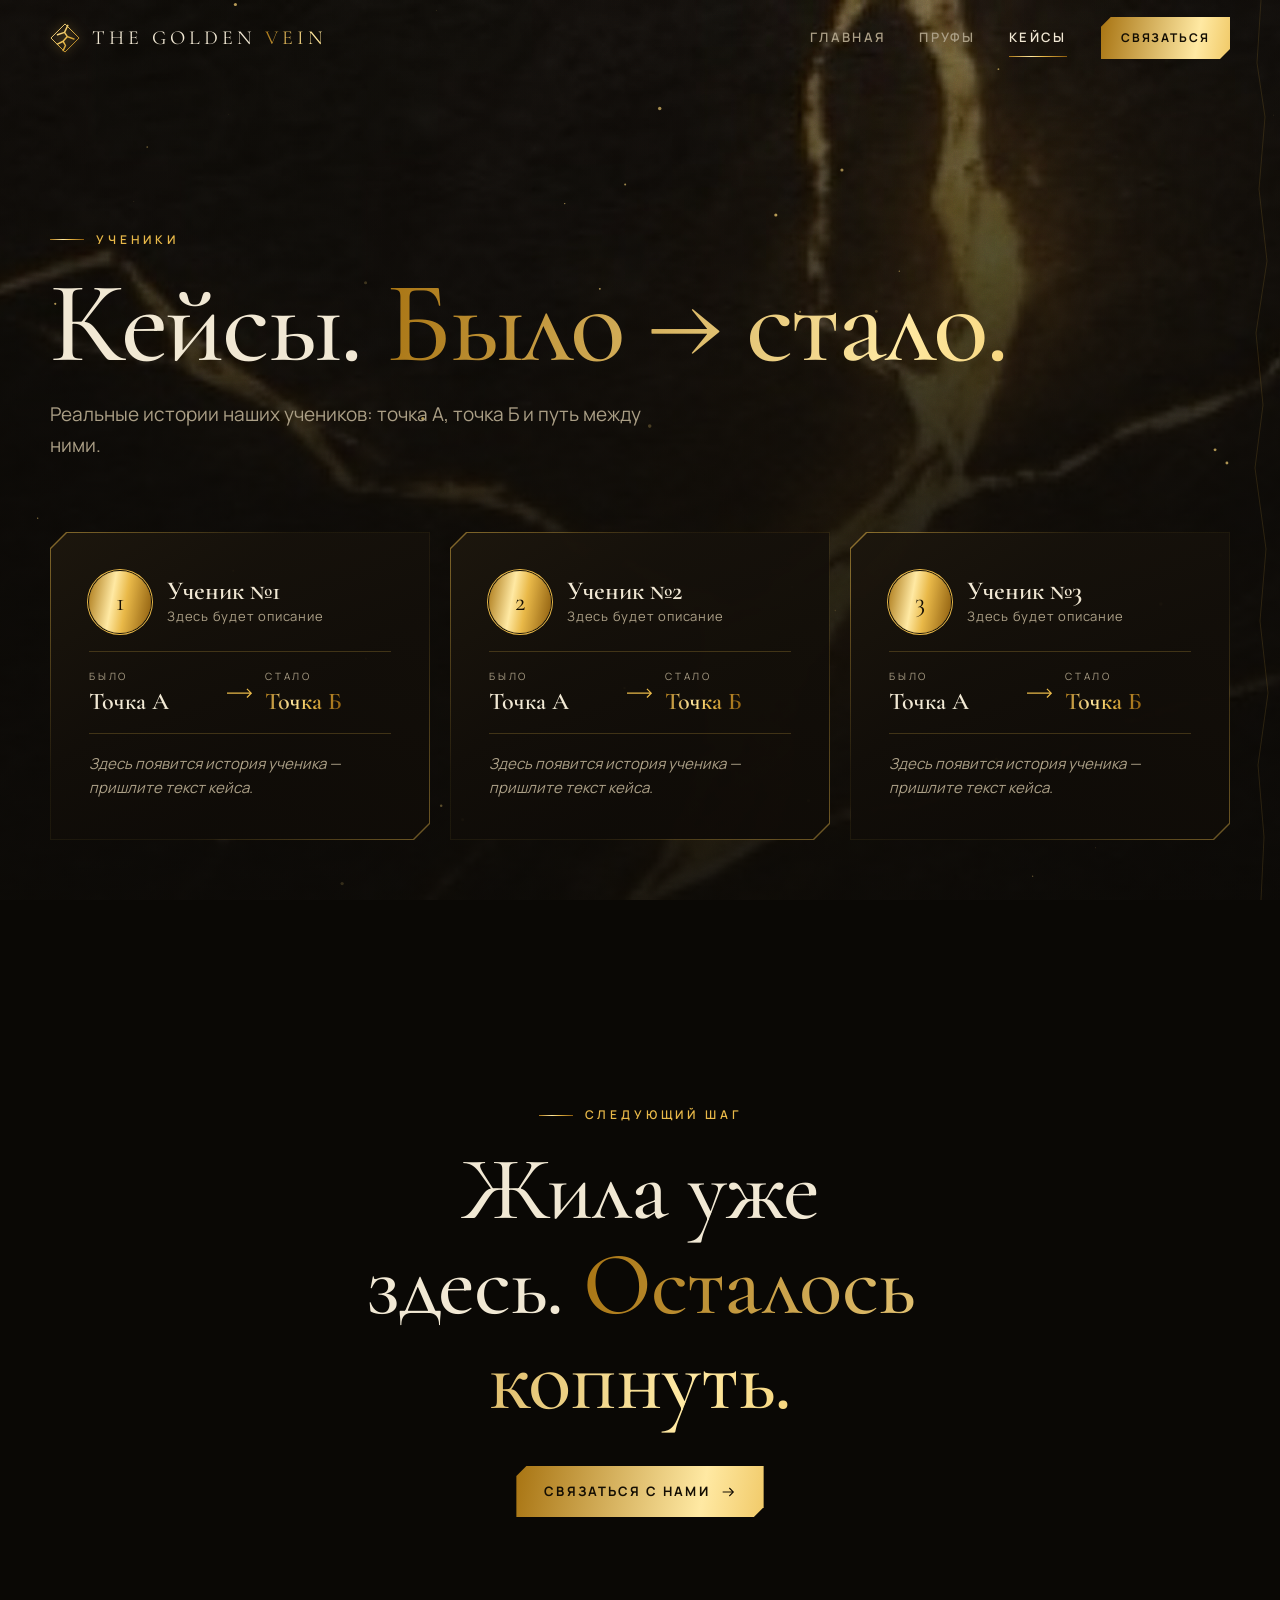
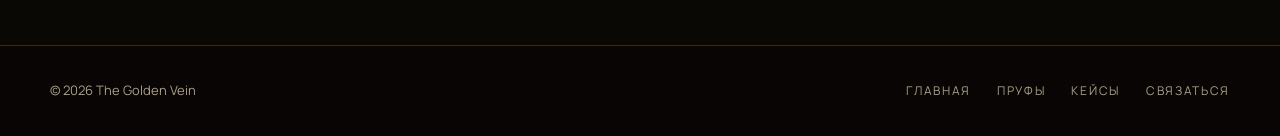
==== cases.html @ 18877204 "Build The Golden Vein three-page site Home, proofs and cases pages on a shared dark-gold design: ani" ====
<!doctype html>
<html lang="ru">
<head>
<meta charset="utf-8">
<meta name="viewport" content="width=device-width, initial-scale=1, viewport-fit=cover">
<title>Кейсы учеников — The Golden Vein</title>
<meta name="description" content="Кейсы учеников The Golden Vein: с чего начинали и к чему пришли.">
<meta name="theme-color" content="#0a0805">
<meta property="og:title" content="Кейсы учеников — The Golden Vein">
<meta property="og:description" content="Кейсы учеников The Golden Vein: с чего начинали и к чему пришли.">
<meta property="og:type" content="website">
<meta property="og:image" content="assets/img/bg.jpg">
<link rel="icon" href="assets/img/favicon.svg" type="image/svg+xml">
<link rel="preload" as="image" href="assets/img/bg.jpg">
<link rel="preconnect" href="https://fonts.googleapis.com">
<link rel="preconnect" href="https://fonts.gstatic.com" crossorigin>
<link href="https://fonts.googleapis.com/css2?family=Cormorant+Garamond:ital,wght@0,500;0,600;1,500&family=Manrope:wght@400;600;700&display=swap" rel="stylesheet">
<link rel="stylesheet" href="assets/css/style.css">
<script>document.documentElement.classList.add("js")</script>
</head>
<body>
<div class="backdrop" aria-hidden="true"></div>
<div class="grain" aria-hidden="true"></div>
<canvas id="dust" aria-hidden="true"></canvas>
<div class="torch" aria-hidden="true"></div>
<svg class="scroll-vein" viewBox="0 0 26 1000" preserveAspectRatio="none" aria-hidden="true">
  <path class="track" pathLength="1" d="M13 0 9 70 17 130 11 210 19 290 8 370 15 450 7 520 18 610 12 690 20 770 10 850 16 930 13 1000"/>
  <path class="fill" pathLength="1" d="M13 0 9 70 17 130 11 210 19 290 8 370 15 450 7 520 18 610 12 690 20 770 10 850 16 930 13 1000"/>
</svg>
<div class="veil" aria-hidden="true"><i></i></div>

<header class="header">
  <div class="wrap">
    <a class="logo" href="index.html" aria-label="The Golden Vein — на главную"><svg viewBox="0 0 32 32" fill="none" aria-hidden="true"><defs><linearGradient id="lg" x1="0" y1="0" x2="1" y2="1"><stop offset="0" stop-color="#ffe9a3"/><stop offset=".55" stop-color="#e9b949"/><stop offset="1" stop-color="#a87412"/></linearGradient></defs><path d="M16 1 31 16 16 31 1 16Z" stroke="url(#lg)" stroke-width="1"/><path d="M19 2.5 15.5 10l3 4.5-4.5 5 2.5 4.5L14 29.5M15.5 10 8 12.5M18.5 14.5l7 2.5M14 19.5l-6 3" stroke="url(#lg)" stroke-width="1.6" stroke-linecap="round" stroke-linejoin="round"/></svg><span>The Golden <span class="gold">Vein</span></span></a>
    <button class="burger" type="button" aria-label="Меню" aria-expanded="false" aria-controls="nav"><span></span><span></span><span></span></button>
    <nav class="nav" id="nav" aria-label="Основная навигация">
      <a href="index.html">Главная</a>
      <a href="proofs.html">Пруфы</a>
      <a href="cases.html" aria-current="page">Кейсы</a>
      <a class="btn sm" href="#" data-contact>Связаться</a>
    </nav>
  </div>
</header>

<main>
<section class="page-hero">
  <div class="wrap">
    <span class="eyebrow">Ученики</span>
    <h1>Кейсы. <span class="gold">Было → стало.</span></h1>
    <p class="lead">Реальные истории наших учеников: точка А, точка Б и путь между ними.</p>
  </div>
</section>
<section style="padding-top:0">
  <div class="wrap"><div class="cases" id="cases"></div></div>
</section>
<section class="final">
  <div class="wrap">
    <span class="eyebrow reveal">Следующий шаг</span>
    <h2 class="h2 reveal">Жила уже здесь. <span class="gold">Осталось копнуть.</span></h2>
    <div class="cta reveal"><a class="btn" href="#" data-contact>Связаться с нами <svg viewBox="0 0 24 24" fill="none" stroke="currentColor" stroke-width="1.6"><path d="M4 12h16M14 6l6 6-6 6"/></svg></a></div>
  </div>
</section>
</main>

<footer class="footer">
  <div class="wrap">
    <span>© <span data-year>2026</span> The Golden Vein</span>
    <nav aria-label="Навигация в подвале">
      <a href="index.html">Главная</a>
      <a href="proofs.html">Пруфы</a>
      <a href="cases.html">Кейсы</a>
      <a href="#" data-contact>Связаться</a>
    </nav>
  </div>
</footer>
<dialog id="case-modal" aria-label="Кейс ученика">
  <button class="x" type="button" aria-label="Закрыть">×</button>
  <div class="sheet"><div class="body"></div></div>
</dialog>
<script src="assets/js/content.js"></script>
<script src="assets/js/main.js"></script>
</body>
</html>
---- assets/css/style.css ----
/* THE GOLDEN VEIN — общий стиль */
:root {
  --bg: #0a0805;
  --panel: #120e09;
  --panel-2: #18130c;
  --text: #f1e8d4;
  --muted: #ab9f86;
  --gold: #e9b949;
  --gold-hi: #ffe9a3;
  --gold-deep: #a87412;
  --line: rgba(233, 185, 73, .22);
  --grad: linear-gradient(100deg, #a87412 0%, #ffe9a3 38%, #e9b949 58%, #8a5a0c 100%);
  --serif: "Cormorant Garamond", "Playfair Display", Georgia, "Times New Roman", serif;
  --sans: "Manrope", system-ui, -apple-system, "Segoe UI", Roboto, Arial, sans-serif;
  --chip: polygon(0 16px, 16px 0, 100% 0, 100% calc(100% - 16px), calc(100% - 16px) 100%, 0 100%);
  --wrap: 1180px;
}

*, *::before, *::after { box-sizing: border-box; }
html { scroll-behavior: smooth; -webkit-text-size-adjust: 100%; }
body {
  margin: 0;
  background: var(--bg);
  color: var(--text);
  font-family: var(--sans);
  font-size: 17px;
  line-height: 1.65;
  overflow-x: hidden;
  -webkit-font-smoothing: antialiased;
}
img { max-width: 100%; display: block; }
a { color: inherit; text-decoration: none; }
button { font: inherit; color: inherit; background: none; border: 0; cursor: pointer; padding: 0; }
h1, h2, h3, p { margin: 0; }
:focus-visible { outline: 2px solid var(--gold-hi); outline-offset: 3px; }
::selection { background: var(--gold); color: #140e03; }

/* ---------- Фон ---------- */
.backdrop { position: fixed; inset: 0; z-index: -3; background: var(--bg) url("../img/bg.jpg") center / cover no-repeat; }
.backdrop::after {
  content: ""; position: absolute; inset: 0;
  background:
    radial-gradient(120% 80% at 50% 0%, rgba(10, 8, 5, .15), rgba(10, 8, 5, .7) 75%),
    linear-gradient(180deg, rgba(10, 8, 5, .35), rgba(10, 8, 5, .72));
}
.grain {
  position: fixed; inset: 0; z-index: -2; pointer-events: none; opacity: .16; mix-blend-mode: overlay;
  background-image: url("data:image/svg+xml,%3Csvg xmlns='http://www.w3.org/2000/svg' width='220' height='220'%3E%3Cfilter id='n'%3E%3CfeTurbulence type='fractalNoise' baseFrequency='.9' numOctaves='2' stitchTiles='stitch'/%3E%3C/filter%3E%3Crect width='100%25' height='100%25' filter='url(%23n)'/%3E%3C/svg%3E");
}
#dust { position: fixed; inset: 0; z-index: -1; width: 100%; height: 100%; pointer-events: none; }
.torch {
  position: fixed; inset: 0; z-index: -1; pointer-events: none; opacity: 0; transition: opacity .6s;
  background: radial-gradient(420px circle at var(--mx, 50%) var(--my, 30%), rgba(255, 214, 120, .17), rgba(255, 200, 90, .05) 45%, transparent 70%);
  mix-blend-mode: screen;
}
.torch.on { opacity: 1; }

/* ---------- Жила прогресса ---------- */
.scroll-vein { position: fixed; top: 0; right: 6px; width: 26px; height: 100vh; height: 100dvh; z-index: 40; pointer-events: none; }
.scroll-vein path { fill: none; stroke-linecap: round; stroke-linejoin: round; vector-effect: non-scaling-stroke; }
.scroll-vein .track { stroke: rgba(233, 185, 73, .14); stroke-width: 1; }
.scroll-vein .fill { stroke: var(--gold); stroke-width: 2; stroke-dasharray: 1; stroke-dashoffset: 1; filter: drop-shadow(0 0 5px rgba(255, 205, 100, .9)); }

/* ---------- Переход между страницами ---------- */
.veil {
  position: fixed; inset: 0; z-index: 100; background: #070503; pointer-events: none;
  display: grid; place-items: center;
  animation: veil-out .8s .15s cubic-bezier(.7, 0, .2, 1) both;
}
.veil i { display: block; width: min(60vw, 520px); height: 2px; background: var(--grad); box-shadow: 0 0 18px rgba(255, 205, 100, .8); animation: veil-line .8s cubic-bezier(.7, 0, .2, 1) both; }
.veil.leaving { animation: veil-in .42s cubic-bezier(.7, 0, .2, 1) both; pointer-events: all; }
.veil.leaving i { animation: veil-line-in .42s both; }
@keyframes veil-out { from { opacity: 1; } to { opacity: 0; visibility: hidden; } }
@keyframes veil-in { from { opacity: 0; visibility: visible; } to { opacity: 1; visibility: visible; } }
@keyframes veil-line { from { transform: scaleX(.05); } to { transform: scaleX(1.6); } }
@keyframes veil-line-in { from { transform: scaleX(0); } to { transform: scaleX(1); } }

/* ---------- Каркас ---------- */
.wrap { width: min(var(--wrap), 100% - 48px); margin-inline: auto; }
section { padding: clamp(64px, 10vw, 130px) 0; position: relative; }
.eyebrow { display: inline-flex; align-items: center; gap: 12px; font-size: 12px; font-weight: 600; letter-spacing: .32em; text-transform: uppercase; color: var(--gold); }
.eyebrow::before { content: ""; width: 34px; height: 1px; background: var(--grad); }
.gold {
  background: var(--grad); background-size: 220% 100%;
  -webkit-background-clip: text; background-clip: text; color: transparent; -webkit-text-fill-color: transparent;
  animation: sheen 7s linear infinite;
}
@keyframes sheen { from { background-position: 0% 0; } to { background-position: -220% 0; } }
.h2 { font-family: var(--serif); font-weight: 500; font-size: clamp(34px, 5.2vw, 62px); line-height: 1.06; letter-spacing: -.01em; margin-top: 18px; text-wrap: balance; }
.lead { color: var(--muted); max-width: 620px; margin-top: 20px; font-size: clamp(16px, 1.5vw, 19px); }
.head { margin-bottom: clamp(36px, 5vw, 64px); }

/* ---------- Шапка ---------- */
.header { position: fixed; top: 0; left: 0; right: 0; z-index: 50; }
.header::before { content: ""; position: absolute; inset: 0; z-index: -1; border-bottom: 1px solid transparent; transition: background .35s, border-color .35s; }
.header.scrolled::before { background: rgba(10, 8, 5, .78); -webkit-backdrop-filter: blur(14px); backdrop-filter: blur(14px); border-color: var(--line); }
.header .wrap { display: flex; align-items: center; justify-content: space-between; height: 76px; gap: 20px; }
.logo { display: flex; align-items: center; gap: 12px; font-family: var(--serif); font-size: 20px; letter-spacing: .2em; text-transform: uppercase; white-space: nowrap; }
.logo svg { width: 30px; height: 30px; flex: none; filter: drop-shadow(0 0 6px rgba(255, 205, 100, .55)); }
.nav { display: flex; align-items: center; gap: 34px; }
.nav a:not(.btn) { position: relative; font-size: 13px; font-weight: 600; letter-spacing: .18em; text-transform: uppercase; color: var(--muted); padding: 8px 0; transition: color .25s; }
.nav a:not(.btn)::after { content: ""; position: absolute; left: 0; right: 0; bottom: 0; height: 1px; background: var(--grad); transform: scaleX(0); transform-origin: left; transition: transform .35s cubic-bezier(.7, 0, .2, 1); }
.nav a:not(.btn):hover, .nav a[aria-current="page"] { color: var(--text); }
.nav a:not(.btn):hover::after, .nav a[aria-current="page"]::after { transform: scaleX(1); }
.burger { display: none; width: 44px; height: 44px; position: relative; z-index: 60; }
.burger span { position: absolute; left: 10px; right: 10px; height: 1.5px; background: var(--gold); transition: transform .3s, top .3s, opacity .2s; }
.burger span:nth-child(1) { top: 15px; } .burger span:nth-child(2) { top: 21.5px; } .burger span:nth-child(3) { top: 28px; }
.burger[aria-expanded="true"] span:nth-child(1) { top: 21.5px; transform: rotate(45deg); }
.burger[aria-expanded="true"] span:nth-child(2) { opacity: 0; }
.burger[aria-expanded="true"] span:nth-child(3) { top: 21.5px; transform: rotate(-45deg); }

/* ---------- Кнопки ---------- */
.btn {
  position: relative; display: inline-flex; align-items: center; justify-content: center; gap: 10px;
  padding: 15px 28px; font-size: 13px; font-weight: 700; letter-spacing: .16em; text-transform: uppercase;
  color: #140e03; background: var(--grad); background-size: 200% 100%; clip-path: polygon(0 10px, 10px 0, 100% 0, 100% calc(100% - 10px), calc(100% - 10px) 100%, 0 100%);
  transition: background-position .5s, transform .25s; overflow: hidden; white-space: nowrap;
}
.btn:hover { background-position: 100% 0; transform: translateY(-2px); }
.btn.ghost { color: var(--gold-hi); background: rgba(233, 185, 73, .08); box-shadow: inset 0 0 0 1px var(--line); }
.btn.ghost:hover { background: rgba(233, 185, 73, .16); }
.btn.sm { padding: 11px 20px; font-size: 12px; }
.btn svg { width: 16px; height: 16px; }

/* ---------- Hero ---------- */
.hero { min-height: 100vh; min-height: 100svh; display: flex; align-items: center; padding: 120px 0 90px; overflow: hidden; }
.hero-veins { position: absolute; inset: 0; width: 100%; height: 100%; z-index: 0; pointer-events: none; }
.hero-veins path { fill: none; stroke: url(#vg); stroke-linecap: round; stroke-linejoin: round; stroke-dasharray: 1; stroke-dashoffset: 1; animation: draw 2.6s cubic-bezier(.6, 0, .2, 1) forwards; }
.hero-veins .glow { stroke: #ffcf6a; opacity: .35; filter: blur(7px); }
.hero-veins .b1 { animation-delay: .9s; animation-duration: 1.8s; } .hero-veins .b2 { animation-delay: 1.2s; animation-duration: 1.8s; }
.hero-veins .b3 { animation-delay: 1.6s; animation-duration: 1.4s; }
@keyframes draw { to { stroke-dashoffset: 0; } }
.hero .wrap { position: relative; z-index: 1; }
.hero h1 { font-family: var(--serif); font-weight: 500; font-size: clamp(54px, 12.5vw, 176px); line-height: .88; letter-spacing: -.02em; text-transform: uppercase; margin: 26px 0 0; }
.hero h1 span { display: block; }
.hero h1 .l2 { padding-left: clamp(0px, 9vw, 150px); font-style: italic; }
.hero .lead { max-width: 520px; margin-top: 34px; color: #cfc4aa; }
.cta { display: flex; flex-wrap: wrap; gap: 14px; margin-top: 38px; }
.scroll-hint { position: absolute; left: 50%; bottom: 26px; transform: translateX(-50%); z-index: 1; font-size: 11px; letter-spacing: .3em; text-transform: uppercase; color: var(--muted); display: flex; flex-direction: column; align-items: center; gap: 10px; }
.scroll-hint::after { content: ""; width: 1px; height: 42px; background: linear-gradient(var(--gold), transparent); animation: drip 2s ease-in-out infinite; transform-origin: top; }
@keyframes drip { 0% { transform: scaleY(0); } 50% { transform: scaleY(1); } 100% { transform: scaleY(1); opacity: 0; } }

.page-hero { padding: clamp(150px, 20vw, 220px) 0 clamp(40px, 6vw, 70px); }
.page-hero h1 { font-family: var(--serif); font-weight: 500; font-size: clamp(48px, 9vw, 120px); line-height: .95; letter-spacing: -.02em; margin-top: 20px; }

/* ---------- Бегущая строка ---------- */
.ticker { border-block: 1px solid var(--line); background: rgba(10, 8, 5, .55); overflow: hidden; padding: 18px 0; }
.ticker div { display: flex; width: max-content; animation: ticker 36s linear infinite; }
.ticker span { font-family: var(--serif); font-size: clamp(20px, 2.6vw, 30px); letter-spacing: .14em; text-transform: uppercase; color: var(--muted); padding-right: 54px; white-space: nowrap; }
.ticker span::after { content: "◆"; color: var(--gold); font-size: .5em; margin-left: 54px; vertical-align: middle; }
@keyframes ticker { to { transform: translateX(-50%); } }

/* ---------- Карточки-«самородки» ---------- */
.card { position: relative; clip-path: var(--chip); background: linear-gradient(135deg, rgba(233, 185, 73, .55), rgba(233, 185, 73, .08) 35%, rgba(233, 185, 73, .08) 65%, rgba(233, 185, 73, .45)); padding: 1px; transition: transform .35s cubic-bezier(.2, .7, .2, 1); transform: perspective(900px) rotateX(var(--rx, 0deg)) rotateY(var(--ry, 0deg)); will-change: transform; }
.card > .in { position: relative; height: 100%; clip-path: var(--chip); background: linear-gradient(160deg, rgba(24, 19, 12, .96), rgba(12, 9, 6, .96)); padding: clamp(24px, 3vw, 38px); overflow: hidden; }
.card > .in::before { content: ""; position: absolute; inset: 0; pointer-events: none; opacity: 0; transition: opacity .35s; background: radial-gradient(360px circle at var(--px, 50%) var(--py, 50%), rgba(255, 214, 120, .2), transparent 65%); }
.card:hover > .in::before { opacity: 1; }
.card .num { font-family: var(--serif); font-size: 54px; line-height: 1; font-style: italic; }
.card h3 { font-family: var(--serif); font-weight: 600; font-size: clamp(24px, 2.4vw, 30px); line-height: 1.15; margin: 18px 0 12px; }
.card p { color: var(--muted); font-size: 16px; }

.blocks { display: grid; grid-template-columns: repeat(12, 1fr); gap: 20px; }
.blocks .card { grid-column: span 6; }
.blocks .card.wide { grid-column: span 7; } .blocks .card.narrow { grid-column: span 5; }

/* ---------- Путь ---------- */
.path { position: relative; display: grid; gap: 26px; padding-left: 64px; }
.path-line { position: absolute; left: 20px; top: 0; bottom: 0; width: 2px; background: rgba(233, 185, 73, .14); }
.path-line i { position: absolute; left: 0; top: 0; width: 100%; height: 100%; background: linear-gradient(var(--gold-hi), var(--gold), var(--gold-deep)); box-shadow: 0 0 12px rgba(255, 205, 100, .8); transform: scaleY(var(--p, 0)); transform-origin: top; }
.step { position: relative; }
.step::before { content: ""; position: absolute; left: -51px; top: 30px; width: 16px; height: 16px; transform: rotate(45deg); background: var(--bg); border: 1px solid var(--gold); transition: background .4s, box-shadow .4s; }
.step.in-view::before { background: var(--gold); box-shadow: 0 0 16px rgba(255, 205, 100, .9); }
.step .tag { font-size: 11px; letter-spacing: .3em; text-transform: uppercase; color: var(--gold); }

/* ---------- Порталы на страницы ---------- */
.portals { display: grid; grid-template-columns: 1fr 1fr; gap: 20px; }
.portal .in { min-height: 300px; display: flex; flex-direction: column; justify-content: flex-end; }
.portal .big { font-family: var(--serif); font-size: clamp(44px, 6vw, 84px); line-height: 1; }
.portal .arrow { position: absolute; top: 28px; right: 28px; width: 46px; height: 46px; border: 1px solid var(--line); border-radius: 50%; display: grid; place-items: center; color: var(--gold); transition: transform .35s, background .35s, color .35s; }
.portal:hover .arrow { transform: rotate(-45deg); background: var(--gold); color: #140e03; }
.portal .arrow svg { width: 18px; height: 18px; }

/* ---------- Пруфы ---------- */
.proofs { columns: 3 280px; column-gap: 20px; }
.proof { break-inside: avoid; margin: 0 0 20px; display: block; width: 100%; text-align: left; }
.proof .in { padding: 0; }
.proof img { width: 100%; height: auto; transition: transform .6s cubic-bezier(.2, .7, .2, 1), filter .4s; filter: saturate(.92); }
.proof:hover img { transform: scale(1.04); filter: none; }
.proof figcaption, .proof .cap { padding: 16px 20px 18px; font-size: 14px; color: var(--muted); border-top: 1px solid var(--line); }
.proof .cap b { display: block; color: var(--text); font-family: var(--serif); font-size: 20px; font-weight: 600; }
.ph { display: grid; place-items: center; text-align: center; gap: 10px; padding: 30px; color: var(--muted); font-size: 12px; letter-spacing: .24em; text-transform: uppercase;
  background: repeating-linear-gradient(135deg, rgba(233, 185, 73, .05) 0 14px, transparent 14px 28px); }
.ph svg { width: 34px; height: 34px; color: var(--gold); opacity: .8; }

/* ---------- Кейсы ---------- */
.cases { display: grid; grid-template-columns: repeat(auto-fill, minmax(320px, 1fr)); gap: 20px; }
.case { text-align: left; display: block; width: 100%; }
.case .in { display: flex; flex-direction: column; gap: 18px; }
.top { display: flex; align-items: center; gap: 16px; }
.avatar { width: 62px; height: 62px; flex: none; border-radius: 50%; overflow: hidden; display: grid; place-items: center; font-family: var(--serif); font-size: 26px; color: #140e03; background: var(--grad); box-shadow: 0 0 0 1px var(--bg), 0 0 0 2px var(--gold); }
.avatar img { width: 100%; height: 100%; object-fit: cover; }
.name { font-family: var(--serif); font-size: 26px; font-weight: 600; line-height: 1.1; }
.role { font-size: 13px; color: var(--muted); letter-spacing: .06em; }
.delta { display: grid; grid-template-columns: 1fr auto 1fr; align-items: center; gap: 12px; padding: 16px 0; border-block: 1px solid var(--line); }
.delta small { display: block; font-size: 10px; letter-spacing: .28em; text-transform: uppercase; color: var(--muted); margin-bottom: 4px; }
.delta b { font-family: var(--serif); font-size: 24px; font-weight: 600; line-height: 1.1; overflow-wrap: anywhere; }
.delta .to b { background: var(--grad); -webkit-background-clip: text; background-clip: text; color: transparent; -webkit-text-fill-color: transparent; }
.delta svg { width: 26px; color: var(--gold); }
.case blockquote, #case-modal blockquote { margin: 0; color: var(--muted); font-size: 15px; font-style: italic; }
.more { margin-top: auto; font-size: 12px; font-weight: 700; letter-spacing: .2em; text-transform: uppercase; color: var(--gold); display: inline-flex; gap: 8px; align-items: center; }
.more::after { content: "→"; transition: transform .3s; }
.case:hover .more::after { transform: translateX(6px); }

/* ---------- Диалоги ---------- */
dialog { border: 0; padding: 0; background: transparent; color: var(--text); max-width: none; max-height: none; }
dialog::backdrop { background: rgba(5, 4, 2, .9); -webkit-backdrop-filter: blur(8px); backdrop-filter: blur(8px); }
dialog[open] { animation: pop .35s cubic-bezier(.2, .7, .2, 1); }
@keyframes pop { from { opacity: 0; transform: scale(.96); } }
.x { position: fixed; top: 18px; right: 18px; width: 48px; height: 48px; border-radius: 50%; border: 1px solid var(--line); background: rgba(10, 8, 5, .8); color: var(--gold); font-size: 22px; line-height: 1; z-index: 2; transition: background .25s, color .25s; }
.x:hover { background: var(--gold); color: #140e03; }
#lightbox { width: 100vw; height: 100vh; height: 100dvh; }
#lightbox[open] { display: grid; place-items: center; }
#lightbox figure { margin: 0; max-width: min(1100px, 92vw); text-align: center; }
#lightbox img { max-width: 100%; max-height: 78vh; margin: 0 auto; box-shadow: 0 0 0 1px var(--line), 0 30px 80px rgba(0, 0, 0, .7); }
#lightbox figcaption { margin-top: 16px; color: var(--muted); font-size: 15px; }
#lightbox figcaption b { color: var(--text); font-family: var(--serif); font-size: 22px; font-weight: 600; margin-right: 10px; }
.lb-nav { position: fixed; top: 50%; transform: translateY(-50%); width: 52px; height: 52px; border-radius: 50%; border: 1px solid var(--line); background: rgba(10, 8, 5, .8); color: var(--gold); font-size: 22px; transition: background .25s, color .25s; }
.lb-nav:hover { background: var(--gold); color: #140e03; }
.lb-prev { left: 18px; } .lb-next { right: 18px; }
.lb-count { position: fixed; top: 30px; left: 24px; font-size: 12px; letter-spacing: .3em; color: var(--muted); }
#case-modal { width: min(820px, 94vw); max-height: 88vh; margin: auto; }
#case-modal .sheet { clip-path: var(--chip); background: var(--grad); padding: 1px; }
#case-modal .body { clip-path: var(--chip); background: linear-gradient(160deg, #18130c, #0c0906); padding: clamp(26px, 5vw, 52px); max-height: 88vh; overflow-y: auto; display: grid; gap: 22px; }
#case-modal .story { color: #d6cbb2; white-space: pre-line; }
#case-modal .shot { width: 100%; border: 1px solid var(--line); }

/* ---------- Финальный блок и подвал ---------- */
.final { text-align: center; }
.final .h2 { font-size: clamp(40px, 7vw, 92px); max-width: 14ch; margin-inline: auto; }
.final .cta { justify-content: center; }
.footer { border-top: 1px solid var(--line); background: rgba(8, 6, 4, .8); padding: 34px 0; font-size: 13px; color: var(--muted); }
.footer .wrap { display: flex; flex-wrap: wrap; align-items: center; justify-content: space-between; gap: 16px 30px; }
.footer nav { display: flex; gap: 26px; letter-spacing: .14em; text-transform: uppercase; font-size: 12px; }
.footer a:hover { color: var(--gold-hi); }

/* ---------- Появление при скролле ---------- */
.js .reveal { opacity: 0; translate: 0 34px; transition: opacity .9s cubic-bezier(.2, .7, .2, 1), translate .9s cubic-bezier(.2, .7, .2, 1); transition-delay: var(--d, 0s); }
.js .reveal.in-view { opacity: 1; translate: 0 0; }

/* ---------- Адаптив ---------- */
@media (max-width: 900px) {
  .burger { display: block; }
  .nav { position: fixed; inset: 0; z-index: 55; flex-direction: column; justify-content: center; gap: 30px; background: rgba(8, 6, 4, .97); opacity: 0; visibility: hidden; transition: opacity .35s, visibility .35s; }
  .nav.open { opacity: 1; visibility: visible; }
  .nav a:not(.btn) { font-family: var(--serif); font-size: 34px; letter-spacing: .08em; color: var(--text); }
  .blocks .card, .blocks .card.wide, .blocks .card.narrow { grid-column: 1 / -1; }
  .portals { grid-template-columns: 1fr; }
  .portal .in { min-height: 220px; }
}
@media (max-width: 600px) {
  body { font-size: 16px; }
  .wrap { width: calc(100% - 36px); }
  .header .wrap { height: 66px; }
  .logo { font-size: 16px; letter-spacing: .16em; }
  .scroll-vein { right: 0; width: 14px; }
  .path { padding-left: 44px; } .path-line { left: 10px; } .step::before { left: -41px; }
  .cases { grid-template-columns: 1fr; }
  .cta .btn { flex: 1 1 100%; }
  .lb-nav { top: auto; bottom: 18px; transform: none; }
  .scroll-hint { display: none; }
  .hero-veins { width: 165%; left: -65%; }
}
@media (hover: none) { .card { transform: none; } }
@media (prefers-reduced-motion: reduce) {
  html { scroll-behavior: auto; }
  *, *::before, *::after { animation-duration: .01ms !important; animation-iteration-count: 1 !important; transition-duration: .01ms !important; }
  .hero-veins path { stroke-dashoffset: 0; }
  .ticker div { animation: none; }
  #dust { display: none; }
}
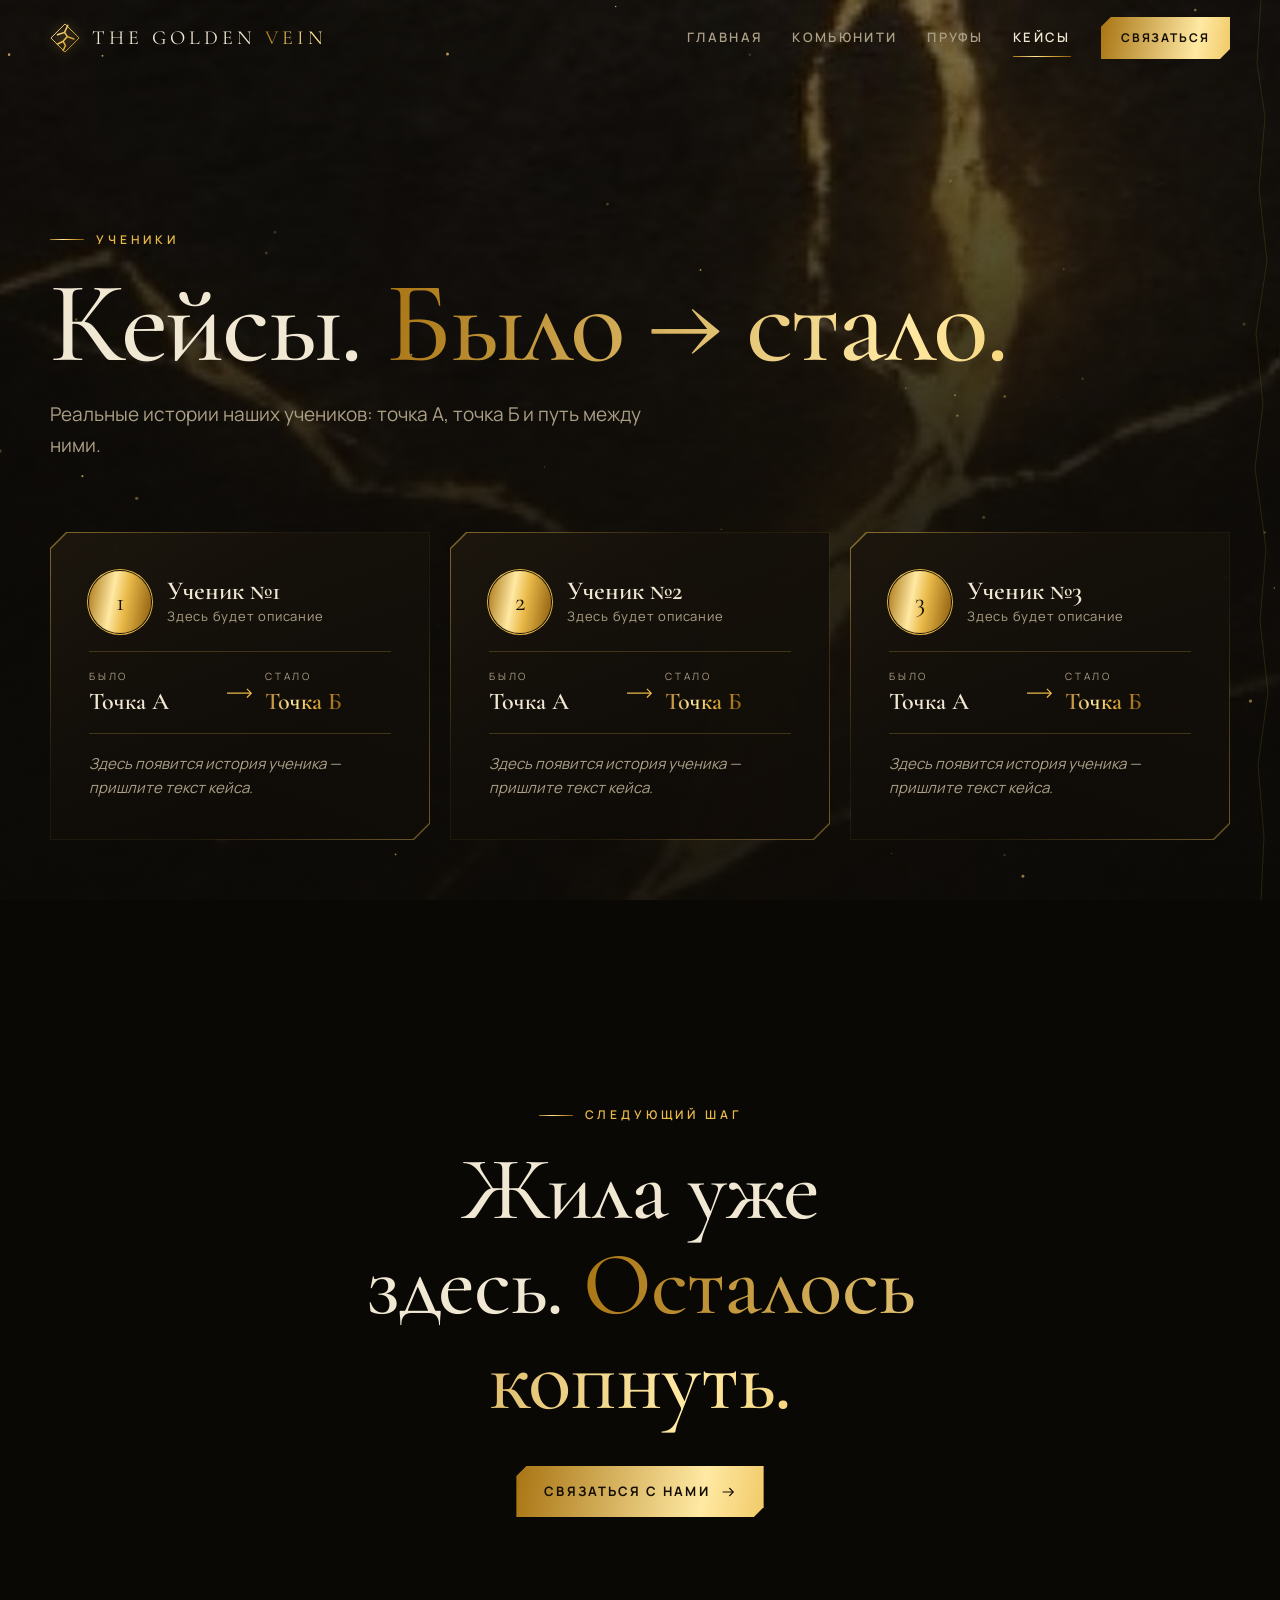
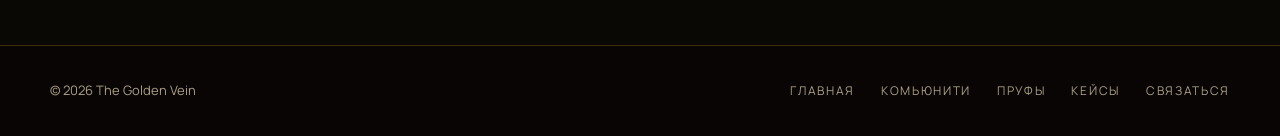
==== commit a50fd1d0: "Add community and niche page New community.html with niche, community, principles and FAQ sections, " ====
--- a/cases.html
+++ b/cases.html
@@ -35,6 +35,7 @@
     <button class="burger" type="button" aria-label="Меню" aria-expanded="false" aria-controls="nav"><span></span><span></span><span></span></button>
     <nav class="nav" id="nav" aria-label="Основная навигация">
       <a href="index.html">Главная</a>
+      <a href="community.html">Комьюнити</a>
       <a href="proofs.html">Пруфы</a>
       <a href="cases.html" aria-current="page">Кейсы</a>
       <a class="btn sm" href="#" data-contact>Связаться</a>
@@ -67,6 +68,7 @@
     <span>© <span data-year>2026</span> The Golden Vein</span>
     <nav aria-label="Навигация в подвале">
       <a href="index.html">Главная</a>
+      <a href="community.html">Комьюнити</a>
       <a href="proofs.html">Пруфы</a>
       <a href="cases.html">Кейсы</a>
       <a href="#" data-contact>Связаться</a>
--- a/assets/css/style.css
+++ b/assets/css/style.css
@@ -97,7 +97,7 @@
 .header .wrap { display: flex; align-items: center; justify-content: space-between; height: 76px; gap: 20px; }
 .logo { display: flex; align-items: center; gap: 12px; font-family: var(--serif); font-size: 20px; letter-spacing: .2em; text-transform: uppercase; white-space: nowrap; }
 .logo svg { width: 30px; height: 30px; flex: none; filter: drop-shadow(0 0 6px rgba(255, 205, 100, .55)); }
-.nav { display: flex; align-items: center; gap: 34px; }
+.nav { display: flex; align-items: center; gap: 30px; }
 .nav a:not(.btn) { position: relative; font-size: 13px; font-weight: 600; letter-spacing: .18em; text-transform: uppercase; color: var(--muted); padding: 8px 0; transition: color .25s; }
 .nav a:not(.btn)::after { content: ""; position: absolute; left: 0; right: 0; bottom: 0; height: 1px; background: var(--grad); transform: scaleX(0); transform-origin: left; transition: transform .35s cubic-bezier(.7, 0, .2, 1); }
 .nav a:not(.btn):hover, .nav a[aria-current="page"] { color: var(--text); }
@@ -173,9 +173,9 @@
 .step .tag { font-size: 11px; letter-spacing: .3em; text-transform: uppercase; color: var(--gold); }
 
 /* ---------- Порталы на страницы ---------- */
-.portals { display: grid; grid-template-columns: 1fr 1fr; gap: 20px; }
+.portals { display: grid; grid-template-columns: repeat(3, 1fr); gap: 20px; }
 .portal .in { min-height: 300px; display: flex; flex-direction: column; justify-content: flex-end; }
-.portal .big { font-family: var(--serif); font-size: clamp(44px, 6vw, 84px); line-height: 1; }
+.portal .big { font-family: var(--serif); font-size: clamp(40px, 4.4vw, 64px); line-height: 1; }
 .portal .arrow { position: absolute; top: 28px; right: 28px; width: 46px; height: 46px; border: 1px solid var(--line); border-radius: 50%; display: grid; place-items: center; color: var(--gold); transition: transform .35s, background .35s, color .35s; }
 .portal:hover .arrow { transform: rotate(-45deg); background: var(--gold); color: #140e03; }
 .portal .arrow svg { width: 18px; height: 18px; }
@@ -234,6 +234,32 @@
 #case-modal .story { color: #d6cbb2; white-space: pre-line; }
 #case-modal .shot { width: 100%; border: 1px solid var(--line); }
 
+/* ---------- Страница «Комьюнити» ---------- */
+section[id] { scroll-margin-top: 70px; }
+.anchors { display: flex; flex-wrap: wrap; gap: 10px; margin-top: 34px; }
+.anchors a { padding: 10px 18px; font-size: 12px; font-weight: 600; letter-spacing: .18em; text-transform: uppercase; color: var(--gold-hi); background: rgba(233, 185, 73, .08); box-shadow: inset 0 0 0 1px var(--line); transition: background .25s; }
+.anchors a:hover { background: rgba(233, 185, 73, .2); }
+.grid3 { display: grid; grid-template-columns: repeat(3, 1fr); gap: 20px; }
+.split { display: grid; grid-template-columns: minmax(0, 5fr) minmax(0, 7fr); gap: 20px 60px; align-items: start; }
+.split .head { margin-bottom: 0; position: sticky; top: 110px; }
+.rules { list-style: none; margin: 0; padding: 0; counter-reset: r; }
+.rules li { counter-increment: r; display: grid; grid-template-columns: 70px 1fr; gap: 4px 10px; padding: 26px 0; border-bottom: 1px solid var(--line); }
+.rules li:first-child { border-top: 1px solid var(--line); }
+.rules li::before { content: counter(r, decimal-leading-zero); grid-row: span 2; font-family: var(--serif); font-style: italic; font-size: 40px; line-height: 1; color: var(--gold); }
+.rules b { font-family: var(--serif); font-size: 26px; font-weight: 600; line-height: 1.15; }
+.rules span { color: var(--muted); font-size: 16px; }
+.qa { border-bottom: 1px solid var(--line); }
+.qa:first-child { border-top: 1px solid var(--line); }
+.qa summary { list-style: none; cursor: pointer; display: flex; align-items: center; justify-content: space-between; gap: 20px; padding: 24px 0; font-family: var(--serif); font-size: clamp(21px, 2.2vw, 26px); font-weight: 600; line-height: 1.2; transition: color .25s; }
+.qa summary::-webkit-details-marker { display: none; }
+.qa summary:hover, .qa[open] summary { color: var(--gold-hi); }
+.plus { position: relative; flex: none; width: 34px; height: 34px; border: 1px solid var(--line); border-radius: 50%; transition: transform .35s, background .35s; }
+.plus::before, .plus::after { content: ""; position: absolute; left: 50%; top: 50%; width: 12px; height: 1.5px; background: var(--gold); transform: translate(-50%, -50%); transition: background .35s; }
+.plus::after { transform: translate(-50%, -50%) rotate(90deg); }
+.qa[open] .plus { transform: rotate(45deg); background: var(--gold); }
+.qa[open] .plus::before, .qa[open] .plus::after { background: #140e03; }
+.qa p { color: var(--muted); padding: 0 54px 26px 0; white-space: pre-line; }
+
 /* ---------- Финальный блок и подвал ---------- */
 .final { text-align: center; }
 .final .h2 { font-size: clamp(40px, 7vw, 92px); max-width: 14ch; margin-inline: auto; }
@@ -248,13 +274,14 @@
 .js .reveal.in-view { opacity: 1; translate: 0 0; }
 
 /* ---------- Адаптив ---------- */
-@media (max-width: 900px) {
+@media (max-width: 980px) {
   .burger { display: block; }
   .nav { position: fixed; inset: 0; z-index: 55; flex-direction: column; justify-content: center; gap: 30px; background: rgba(8, 6, 4, .97); opacity: 0; visibility: hidden; transition: opacity .35s, visibility .35s; }
   .nav.open { opacity: 1; visibility: visible; }
   .nav a:not(.btn) { font-family: var(--serif); font-size: 34px; letter-spacing: .08em; color: var(--text); }
   .blocks .card, .blocks .card.wide, .blocks .card.narrow { grid-column: 1 / -1; }
-  .portals { grid-template-columns: 1fr; }
+  .portals, .grid3, .split { grid-template-columns: 1fr; }
+  .split .head { position: static; margin-bottom: 30px; }
   .portal .in { min-height: 220px; }
 }
 @media (max-width: 600px) {
@@ -266,6 +293,9 @@
   .path { padding-left: 44px; } .path-line { left: 10px; } .step::before { left: -41px; }
   .cases { grid-template-columns: 1fr; }
   .cta .btn { flex: 1 1 100%; }
+  .footer nav { flex-wrap: wrap; gap: 12px 22px; }
+  .rules li { grid-template-columns: 54px 1fr; }
+  .qa p { padding-right: 0; }
   .lb-nav { top: auto; bottom: 18px; transform: none; }
   .scroll-hint { display: none; }
   .hero-veins { width: 165%; left: -65%; }
